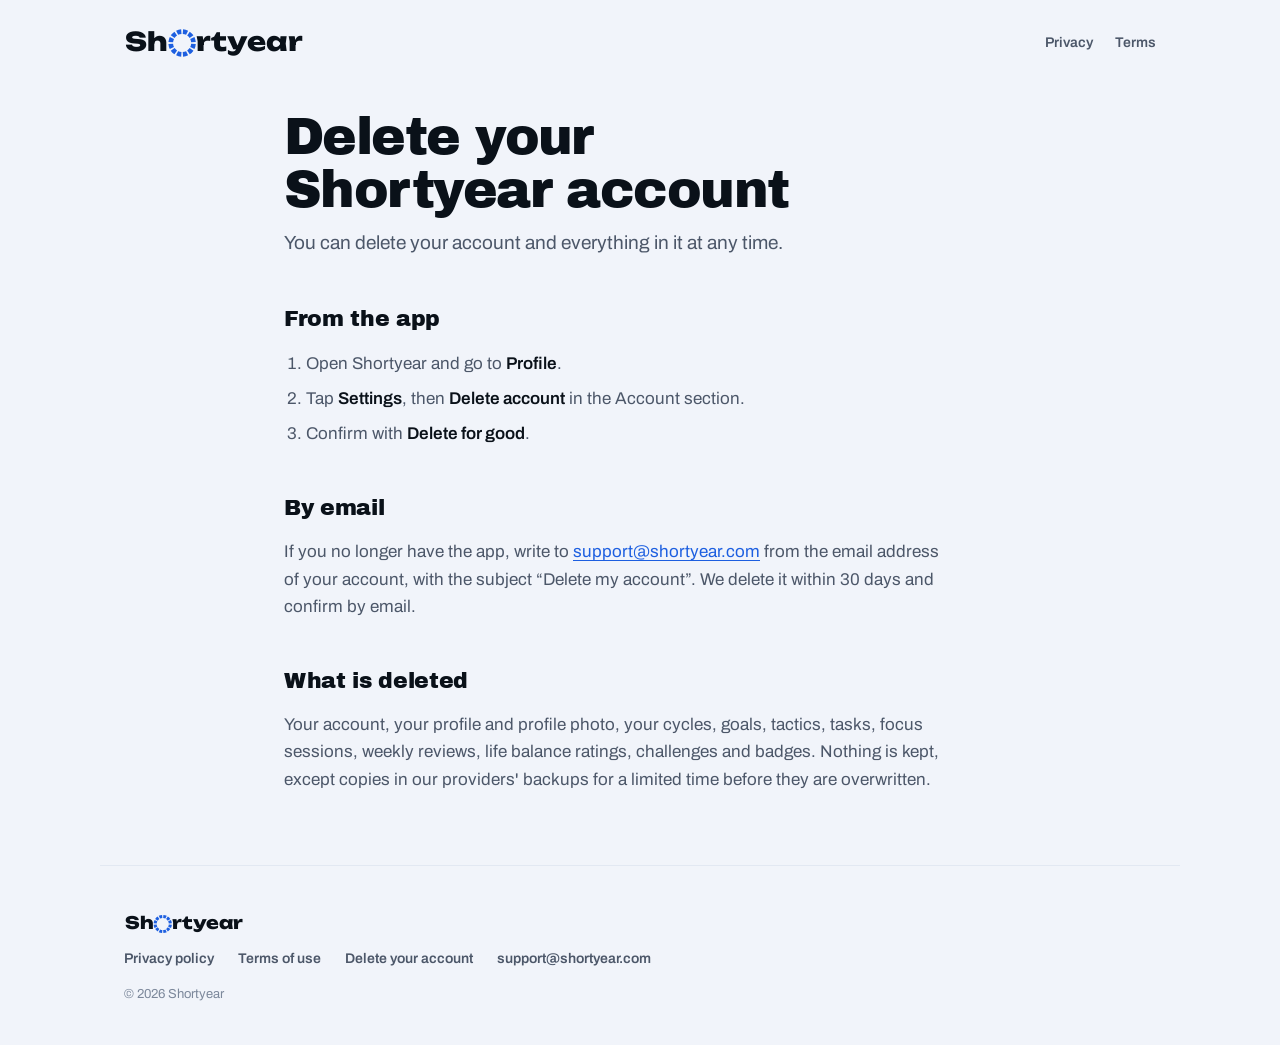
==== delete-account.html @ f4369416 "Favicon with rounded corners, and versioned addresses for styles and scripts Each asset link carries" ====
<!doctype html>
<html lang="en">
<head>
<meta charset="utf-8">
<meta name="viewport" content="width=device-width, initial-scale=1">
<title>Delete your account · Shortyear</title>
<meta name="description" content="How to delete your Shortyear account and the data in it.">
<link rel="icon" href="favicon.png?v=aa4de72d">
<link rel="preconnect" href="https://fonts.googleapis.com">
<link rel="preconnect" href="https://fonts.gstatic.com" crossorigin>
<link rel="stylesheet" href="https://fonts.googleapis.com/css2?family=Archivo:wght@400;500;600;700&family=Archivo+Black&family=Unbounded:wght@800&display=swap">
<link rel="stylesheet" href="site.css">
</head>
<body class="is-legal">
<header class="top">
  <a class="home-link" href="index.html" aria-label="Shortyear, home"><svg class="wordmark" viewBox="-5 -87.6 695.0 116.2" role="img" aria-label="Shortyear">
  <text x="0" y="0" class="wm-text">Sh</text>
  <g transform="translate(167.00 -82.60)" class="wm-ring"><path d="M56.80 0.13 A53.10 53.10 0 0 1 76.38 5.37 L68.46 21.60 A35.05 35.05 0 0 0 55.54 18.14 Z"/><path d="M82.79 9.08 A53.10 53.10 0 0 1 97.12 23.41 L82.15 33.50 A35.05 35.05 0 0 0 72.70 24.05 Z"/><path d="M100.83 29.82 A53.10 53.10 0 0 1 106.07 49.40 L88.06 50.66 A35.05 35.05 0 0 0 84.60 37.74 Z"/><path d="M106.07 56.80 A53.10 53.10 0 0 1 100.83 76.38 L84.60 68.46 A35.05 35.05 0 0 0 88.06 55.54 Z"/><path d="M97.12 82.79 A53.10 53.10 0 0 1 82.79 97.12 L72.70 82.15 A35.05 35.05 0 0 0 82.15 72.70 Z"/><path d="M76.38 100.83 A53.10 53.10 0 0 1 56.80 106.07 L55.54 88.06 A35.05 35.05 0 0 0 68.46 84.60 Z"/><path d="M49.40 106.07 A53.10 53.10 0 0 1 29.82 100.83 L37.74 84.60 A35.05 35.05 0 0 0 50.66 88.06 Z"/><path d="M23.41 97.12 A53.10 53.10 0 0 1 9.08 82.79 L24.05 72.70 A35.05 35.05 0 0 0 33.50 82.15 Z"/><path d="M5.37 76.38 A53.10 53.10 0 0 1 0.13 56.80 L18.14 55.54 A35.05 35.05 0 0 0 21.60 68.46 Z"/><path d="M0.13 49.40 A53.10 53.10 0 0 1 5.37 29.82 L21.60 37.74 A35.05 35.05 0 0 0 18.14 50.66 Z"/><path d="M9.08 23.41 A53.10 53.10 0 0 1 23.41 9.08 L33.50 24.05 A35.05 35.05 0 0 0 24.05 33.50 Z"/><path d="M29.82 5.37 A53.10 53.10 0 0 1 49.40 0.13 L50.66 18.14 A35.05 35.05 0 0 0 37.74 21.60 Z"/></g>
  <text x="275.7" y="0" class="wm-text">rtyear</text>
</svg></a>
  <nav class="top-nav" aria-label="Site">
    <a href="privacy.html">Privacy</a>
    <a href="terms.html">Terms</a>
  </nav>
</header>
<main class="legal">
  <h1>Delete your Shortyear account</h1>
  <p class="intro">You can delete your account and everything in it at any time.</p>

  <h2>From the app</h2>
  <ol>
    <li>Open Shortyear and go to <strong>Profile</strong>.</li>
    <li>Tap <strong>Settings</strong>, then <strong>Delete account</strong> in the Account section.</li>
    <li>Confirm with <strong>Delete for good</strong>.</li>
  </ol>

  <h2>By email</h2>
  <p>If you no longer have the app, write to <a href="mailto:support@shortyear.com?subject=Delete%20my%20account">support@shortyear.com</a> from the email address of your account, with the subject “Delete my account”. We delete it within 30 days and confirm by email.</p>

  <h2>What is deleted</h2>
  <p>Your account, your profile and profile photo, your cycles, goals, tactics, tasks, focus sessions, weekly reviews, life balance ratings, challenges and badges. Nothing is kept, except copies in our providers' backups for a limited time before they are overwritten.</p>
</main>
<footer class="foot">
  <div class="foot-brand"><svg class="wordmark small" viewBox="-5 -87.6 695.0 116.2" role="img" aria-label="Shortyear">
  <text x="0" y="0" class="wm-text">Sh</text>
  <g transform="translate(167.00 -82.60)" class="wm-ring"><path d="M56.80 0.13 A53.10 53.10 0 0 1 76.38 5.37 L68.46 21.60 A35.05 35.05 0 0 0 55.54 18.14 Z"/><path d="M82.79 9.08 A53.10 53.10 0 0 1 97.12 23.41 L82.15 33.50 A35.05 35.05 0 0 0 72.70 24.05 Z"/><path d="M100.83 29.82 A53.10 53.10 0 0 1 106.07 49.40 L88.06 50.66 A35.05 35.05 0 0 0 84.60 37.74 Z"/><path d="M106.07 56.80 A53.10 53.10 0 0 1 100.83 76.38 L84.60 68.46 A35.05 35.05 0 0 0 88.06 55.54 Z"/><path d="M97.12 82.79 A53.10 53.10 0 0 1 82.79 97.12 L72.70 82.15 A35.05 35.05 0 0 0 82.15 72.70 Z"/><path d="M76.38 100.83 A53.10 53.10 0 0 1 56.80 106.07 L55.54 88.06 A35.05 35.05 0 0 0 68.46 84.60 Z"/><path d="M49.40 106.07 A53.10 53.10 0 0 1 29.82 100.83 L37.74 84.60 A35.05 35.05 0 0 0 50.66 88.06 Z"/><path d="M23.41 97.12 A53.10 53.10 0 0 1 9.08 82.79 L24.05 72.70 A35.05 35.05 0 0 0 33.50 82.15 Z"/><path d="M5.37 76.38 A53.10 53.10 0 0 1 0.13 56.80 L18.14 55.54 A35.05 35.05 0 0 0 21.60 68.46 Z"/><path d="M0.13 49.40 A53.10 53.10 0 0 1 5.37 29.82 L21.60 37.74 A35.05 35.05 0 0 0 18.14 50.66 Z"/><path d="M9.08 23.41 A53.10 53.10 0 0 1 23.41 9.08 L33.50 24.05 A35.05 35.05 0 0 0 24.05 33.50 Z"/><path d="M29.82 5.37 A53.10 53.10 0 0 1 49.40 0.13 L50.66 18.14 A35.05 35.05 0 0 0 37.74 21.60 Z"/></g>
  <text x="275.7" y="0" class="wm-text">rtyear</text>
</svg></div>
  <nav class="foot-nav" aria-label="Legal">
    <a href="privacy.html">Privacy policy</a>
    <a href="terms.html">Terms of use</a>
    <a href="delete-account.html">Delete your account</a>
    <a href="mailto:support@shortyear.com">support@shortyear.com</a>
  </nav>
  <p class="foot-copy">© 2026 Shortyear</p>
</footer>
</body>
</html>
---- site.css ----
/* shortyear.com : les couleurs et les polices de l'app (twelve/src/theme.ts), direction Chrono. */
:root {
  --ground: #F1F4FA;
  --surface: #FFFFFF;
  --ink: #0A1119;
  --ink-2: #4C5769;
  --ink-3: #7C889B;
  --accent: #1D5FE0;
  --accent-soft: rgba(29, 95, 224, 0.12);
  --line: #E2E8F2;
  --halo: rgba(29, 95, 224, 0.18);
  --ring-dim: rgba(29, 95, 224, 0.14);
  --mark: 'Unbounded', 'Archivo Black', system-ui, sans-serif;
  --display: 'Archivo Black', 'Arial Black', system-ui, sans-serif;
  --body: 'Archivo', 'Helvetica Neue', Arial, system-ui, sans-serif;
  color-scheme: light;
}
@media (prefers-color-scheme: dark) {
  :root:not([data-theme="light"]) {
    --ground: #070B11;
    --surface: #121822;
    --ink: #EAF0F8;
    --ink-2: #95A3B8;
    --ink-3: #63718A;
    --accent: #4C8DFF;
    --accent-soft: rgba(76, 141, 255, 0.16);
    --line: rgba(255, 255, 255, 0.08);
    --halo: rgba(76, 141, 255, 0.30);
    --ring-dim: rgba(76, 141, 255, 0.16);
    color-scheme: dark;
  }
}
:root[data-theme="dark"] {
  --ground: #070B11;
  --surface: #121822;
  --ink: #EAF0F8;
  --ink-2: #95A3B8;
  --ink-3: #63718A;
  --accent: #4C8DFF;
  --accent-soft: rgba(76, 141, 255, 0.16);
  --line: rgba(255, 255, 255, 0.08);
  --halo: rgba(76, 141, 255, 0.30);
  --ring-dim: rgba(76, 141, 255, 0.16);
  color-scheme: dark;
}

* { box-sizing: border-box; }
html { -webkit-text-size-adjust: 100%; }
body {
  margin: 0;
  background: var(--ground);
  color: var(--ink);
  font-family: var(--body);
  font-size: 17px;
  line-height: 1.6;
  display: flex;
  flex-direction: column;
  min-height: 100vh;
}
main { flex: 1; }
a { color: var(--accent); text-underline-offset: 3px; }
a:focus-visible { outline: 2px solid var(--accent); outline-offset: 3px; border-radius: 4px; }
h1, h2, h3 { text-wrap: balance; margin: 0; }

/* ---------- Le logotype ---------- */
.wordmark { display: block; height: 30px; width: auto; }
.wordmark.small { height: 20px; }
.wm-text { font-family: var(--mark); font-weight: 800; font-size: 100px; fill: var(--ink); }
.wm-ring path { fill: var(--accent); }

/* ---------- En-tête et pied ---------- */
.top, .foot, main > section, .legal {
  width: 100%;
  max-width: 1080px;
  margin-inline: auto;
  padding-inline: 24px;
}
.top { display: flex; align-items: center; justify-content: space-between; gap: 16px; padding-block: 28px; }
.home-link { display: inline-flex; }
.top-nav { display: flex; gap: 22px; }
.top-nav a, .foot-nav a { color: var(--ink-2); text-decoration: none; font-weight: 600; font-size: 14px; }
.top-nav a:hover, .foot-nav a:hover { color: var(--ink); }

.foot { display: grid; gap: 14px; padding-block: 48px 40px; margin-top: 72px; border-top: 1px solid var(--line); }
.foot-brand { display: flex; align-items: center; gap: 10px; color: var(--ink-3); font-size: 13px; font-weight: 600; }
.foot-nav { display: flex; flex-wrap: wrap; gap: 10px 24px; }
.foot-copy { margin: 0; color: var(--ink-3); font-size: 13px; }

/* ---------- Accueil ---------- */
.eyebrow { margin: 0; color: var(--ink-3); font-size: 12px; font-weight: 600; letter-spacing: 0.14em; text-transform: uppercase; }

.hero {
  display: grid;
  grid-template-columns: minmax(0, 1.1fr) minmax(0, 0.9fr);
  align-items: center;
  gap: 48px;
  padding-block: 40px 88px;
}
.hero-copy { display: grid; gap: 22px; }
.hero h1 {
  font-family: var(--display);
  font-weight: 400;
  font-size: clamp(44px, 7vw, 84px);
  line-height: 0.98;
  letter-spacing: -0.035em;
}
.lede { margin: 0; max-width: 34ch; color: var(--ink-2); font-size: clamp(18px, 2vw, 21px); line-height: 1.5; }
.soon {
  display: inline-flex; align-items: center; gap: 10px; justify-self: start; margin: 6px 0 0;
  padding: 10px 16px; border: 1px solid var(--line); border-radius: 999px;
  color: var(--ink-2); font-size: 14px; font-weight: 600; background: var(--surface);
}
.soon-dot { width: 8px; height: 8px; border-radius: 50%; background: var(--accent); box-shadow: 0 0 0 4px var(--accent-soft); }

.hero-visual { position: relative; display: grid; place-items: center; aspect-ratio: 1; }
.halo { position: absolute; inset: 6%; border-radius: 50%; background: radial-gradient(circle, var(--halo) 0%, transparent 68%); }
.hero-ring { position: relative; width: 82%; height: auto; overflow: visible; }
.hero-ring path { fill: var(--accent); }
.hero-center { position: absolute; display: grid; justify-items: center; text-align: center; }
.hero-num { font-family: var(--display); font-size: clamp(40px, 6vw, 64px); line-height: 1; letter-spacing: -0.03em; font-variant-numeric: tabular-nums; }
.hero-tag { margin-top: 8px; color: var(--ink-3); font-size: 12px; font-weight: 600; letter-spacing: 0.12em; text-transform: uppercase; }

@media (prefers-reduced-motion: no-preference) {
  .hero-ring path { animation: week 0.5s ease-out both; animation-delay: calc(var(--i) * 70ms + 150ms); }
  @keyframes week { from { fill: var(--ring-dim); } to { fill: var(--accent); } }
}

.steps, .features { display: grid; gap: 28px; padding-block: 56px; }
.steps ol, .features ul { list-style: none; margin: 0; padding: 0; display: grid; }
.steps ol { grid-template-columns: repeat(3, minmax(0, 1fr)); gap: 32px; }
.steps li { display: grid; gap: 10px; align-content: start; padding-top: 20px; border-top: 1px solid var(--line); }
.step-n { font-family: var(--display); font-size: 15px; color: var(--accent); font-variant-numeric: tabular-nums; }
.steps h3, .features h3 { font-family: var(--display); font-weight: 400; font-size: 23px; line-height: 1.15; letter-spacing: -0.02em; }
.steps p, .features p { margin: 0; color: var(--ink-2); max-width: 36ch; }

.features ul { grid-template-columns: repeat(3, minmax(0, 1fr)); gap: 40px 32px; }
.features li { display: grid; gap: 8px; align-content: start; padding-top: 18px; border-top: 1px solid var(--line); }
.features h3 { font-size: 19px; }

.closing { display: grid; justify-items: start; gap: 18px; padding-block: 72px 24px; }
.closing-line { margin: 0; font-family: var(--display); font-size: clamp(30px, 4.6vw, 52px); line-height: 1.05; letter-spacing: -0.03em; max-width: 18ch; }

@media (max-width: 820px) {
  .hero { grid-template-columns: 1fr; gap: 12px; padding-block: 8px 56px; }
  .hero-visual { width: min(100%, 380px); justify-self: center; order: -1; }
  .steps ol, .features ul { grid-template-columns: 1fr; }
}

/* ---------- Pages légales ---------- */
.legal { max-width: 760px; padding-block: 24px 0; }
.legal h1 { font-family: var(--display); font-weight: 400; font-size: clamp(36px, 5vw, 52px); line-height: 1.02; letter-spacing: -0.03em; }
.updated { margin: 12px 0 0; color: var(--ink-3); font-size: 14px; }
.intro { margin: 28px 0 0; font-size: 19px; color: var(--ink); max-width: 62ch; }
.legal h2 { margin-top: 44px; font-family: var(--display); font-weight: 400; font-size: 22px; letter-spacing: -0.015em; }
.legal h3 { margin-top: 22px; font-size: 16px; font-weight: 700; }
.legal p, .legal li { color: var(--ink-2); max-width: 66ch; }
.legal p { margin: 12px 0 0; }
.legal ul, .legal ol { margin: 12px 0 0; padding-left: 22px; display: grid; gap: 8px; }
.legal strong { color: var(--ink); font-weight: 600; }
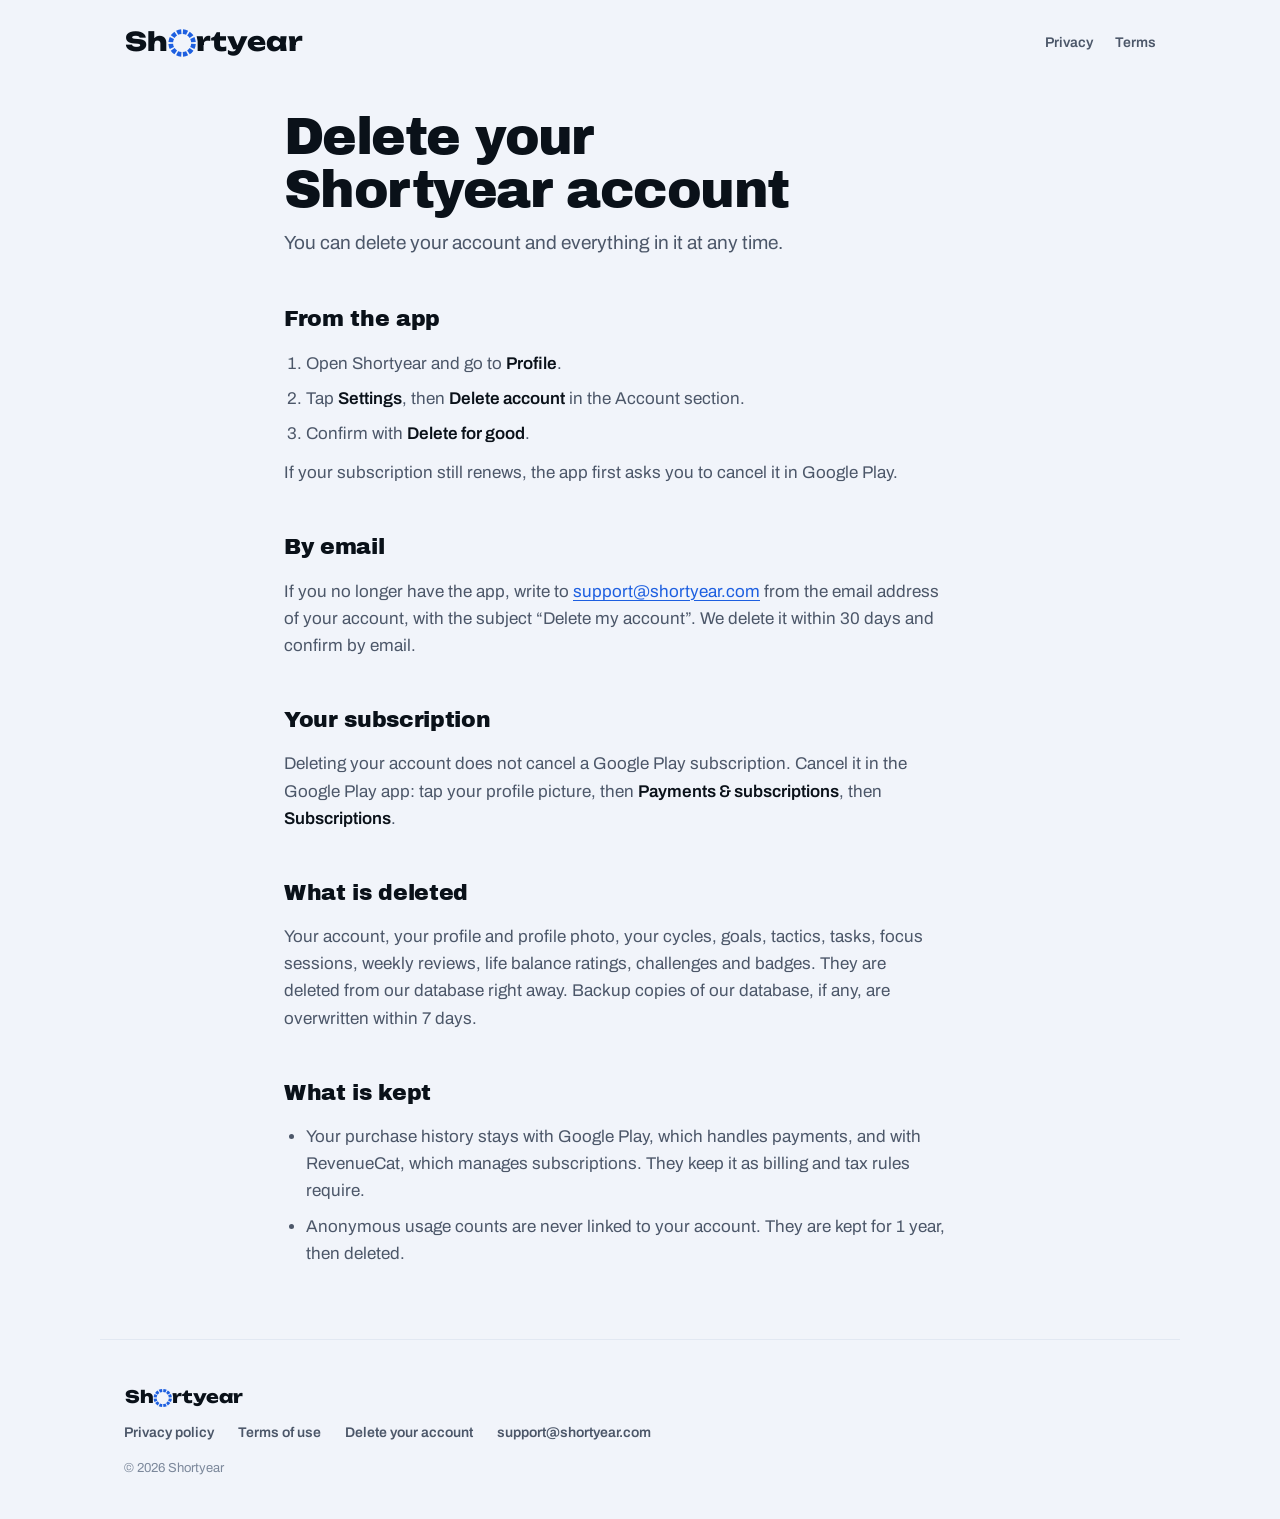
==== commit 3e84b1fc: "Suppression de compte : l'abonnement Google Play, les sauvegardes effacées sous 7 jours, ce qui est " ====
--- a/delete-account.html
+++ b/delete-account.html
@@ -33,12 +33,22 @@
     <li>Tap <strong>Settings</strong>, then <strong>Delete account</strong> in the Account section.</li>
     <li>Confirm with <strong>Delete for good</strong>.</li>
   </ol>
+  <p>If your subscription still renews, the app first asks you to cancel it in Google Play.</p>
 
   <h2>By email</h2>
   <p>If you no longer have the app, write to <a href="mailto:support@shortyear.com?subject=Delete%20my%20account">support@shortyear.com</a> from the email address of your account, with the subject “Delete my account”. We delete it within 30 days and confirm by email.</p>
 
+  <h2>Your subscription</h2>
+  <p>Deleting your account does not cancel a Google Play subscription. Cancel it in the Google Play app: tap your profile picture, then <strong>Payments &amp; subscriptions</strong>, then <strong>Subscriptions</strong>.</p>
+
   <h2>What is deleted</h2>
-  <p>Your account, your profile and profile photo, your cycles, goals, tactics, tasks, focus sessions, weekly reviews, life balance ratings, challenges and badges. Nothing is kept, except copies in our providers' backups for a limited time before they are overwritten.</p>
+  <p>Your account, your profile and profile photo, your cycles, goals, tactics, tasks, focus sessions, weekly reviews, life balance ratings, challenges and badges. They are deleted from our database right away. Backup copies of our database, if any, are overwritten within 7 days.</p>
+
+  <h2>What is kept</h2>
+  <ul>
+    <li>Your purchase history stays with Google Play, which handles payments, and with RevenueCat, which manages subscriptions. They keep it as billing and tax rules require.</li>
+    <li>Anonymous usage counts are never linked to your account. They are kept for 1 year, then deleted.</li>
+  </ul>
 </main>
 <footer class="foot">
   <div class="foot-brand"><svg class="wordmark small" viewBox="-5 -87.6 695.0 116.2" role="img" aria-label="Shortyear">
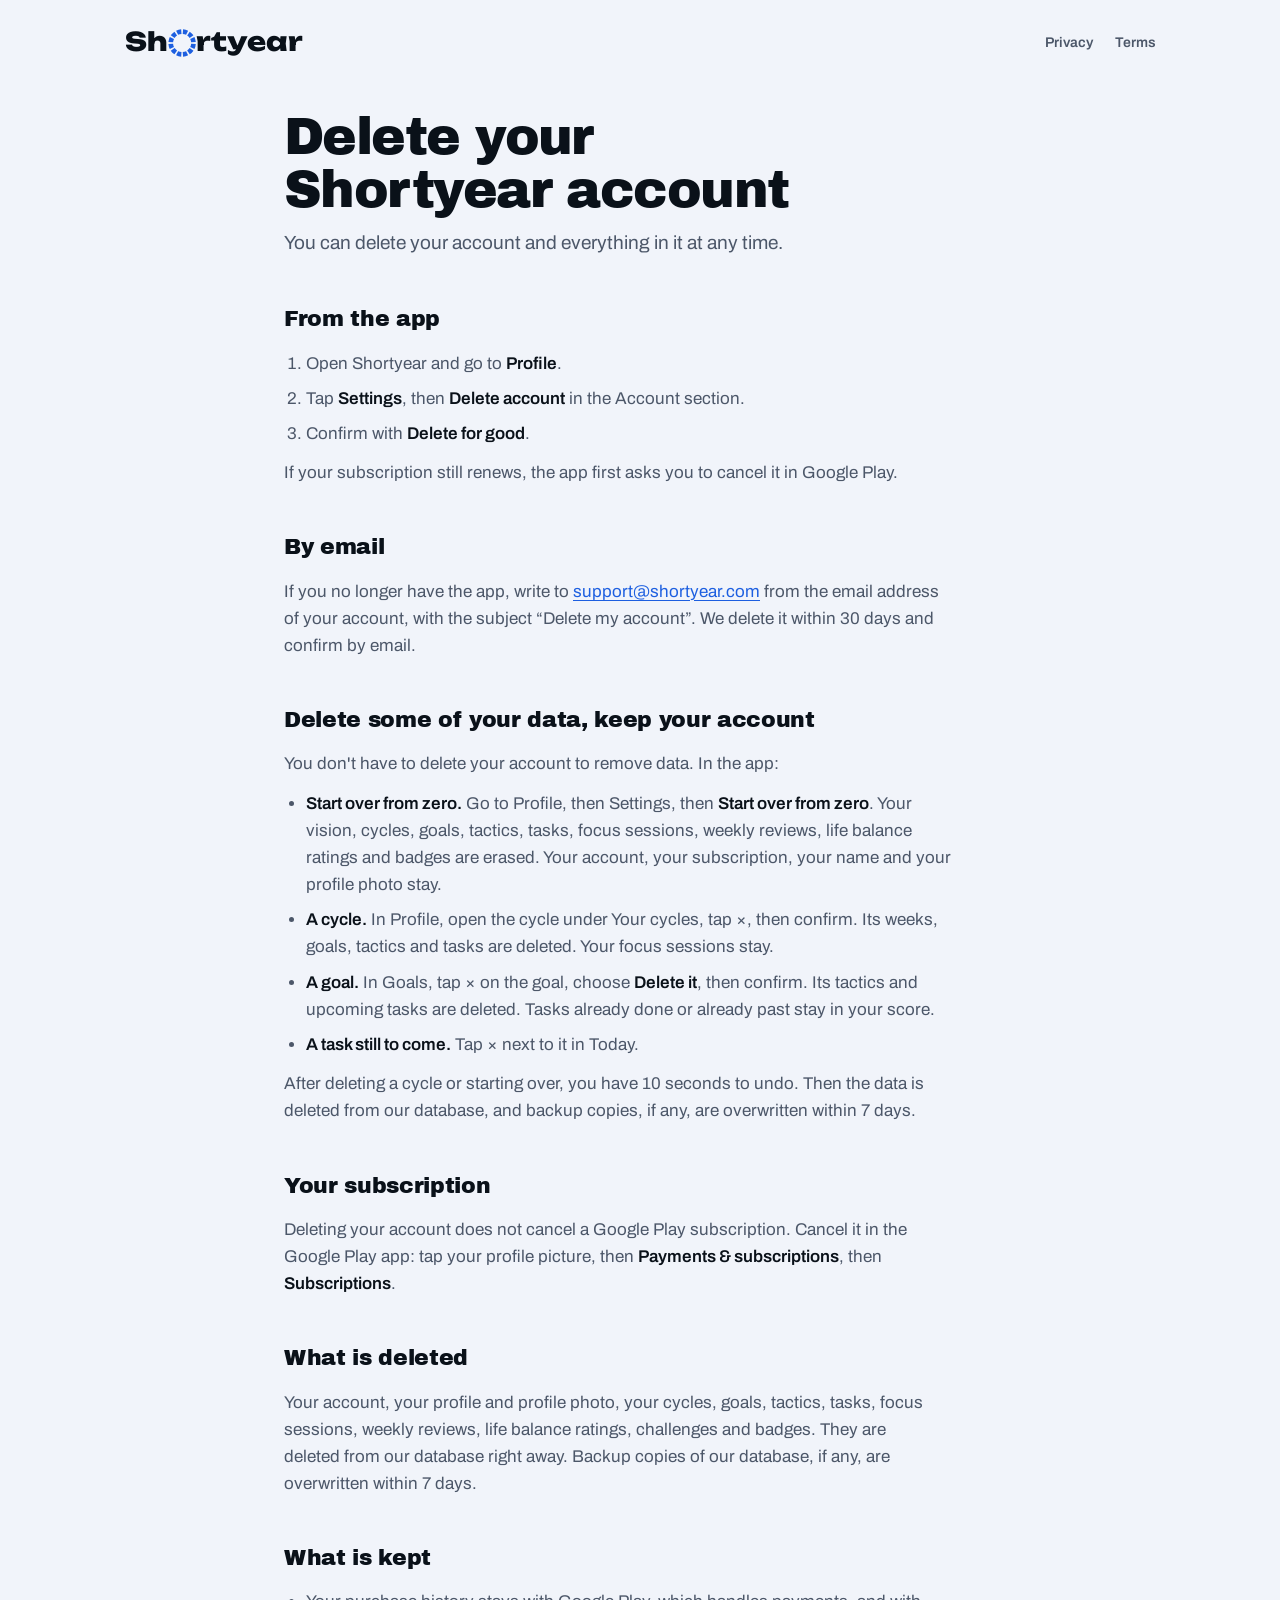
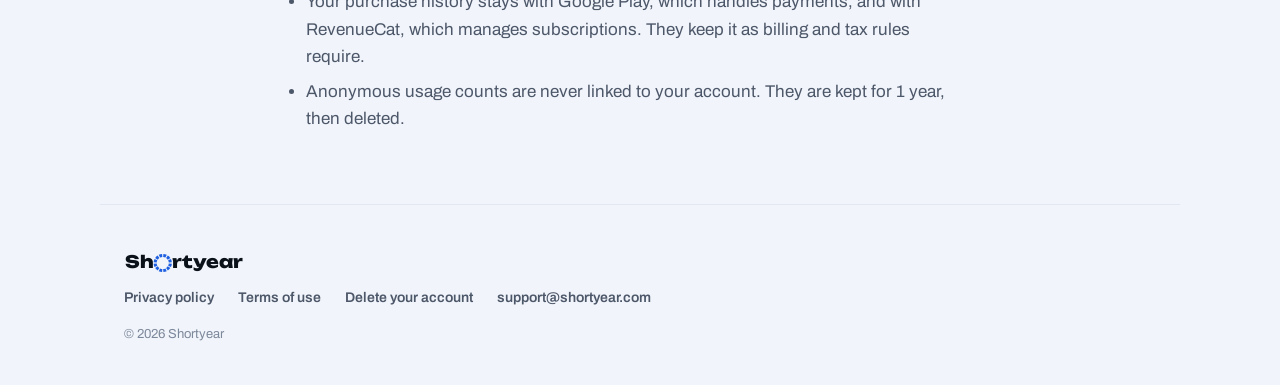
==== commit 1b77a492: "Suppression de compte : la rubrique « Delete some of your data, keep your account » Co-Authored-By: " ====
--- a/delete-account.html
+++ b/delete-account.html
@@ -38,6 +38,16 @@
   <h2>By email</h2>
   <p>If you no longer have the app, write to <a href="mailto:support@shortyear.com?subject=Delete%20my%20account">support@shortyear.com</a> from the email address of your account, with the subject “Delete my account”. We delete it within 30 days and confirm by email.</p>
 
+  <h2>Delete some of your data, keep your account</h2>
+  <p>You don't have to delete your account to remove data. In the app:</p>
+  <ul>
+    <li><strong>Start over from zero.</strong> Go to Profile, then Settings, then <strong>Start over from zero</strong>. Your vision, cycles, goals, tactics, tasks, focus sessions, weekly reviews, life balance ratings and badges are erased. Your account, your subscription, your name and your profile photo stay.</li>
+    <li><strong>A cycle.</strong> In Profile, open the cycle under Your cycles, tap ×, then confirm. Its weeks, goals, tactics and tasks are deleted. Your focus sessions stay.</li>
+    <li><strong>A goal.</strong> In Goals, tap × on the goal, choose <strong>Delete it</strong>, then confirm. Its tactics and upcoming tasks are deleted. Tasks already done or already past stay in your score.</li>
+    <li><strong>A task still to come.</strong> Tap × next to it in Today.</li>
+  </ul>
+  <p>After deleting a cycle or starting over, you have 10 seconds to undo. Then the data is deleted from our database, and backup copies, if any, are overwritten within 7 days.</p>
+
   <h2>Your subscription</h2>
   <p>Deleting your account does not cancel a Google Play subscription. Cancel it in the Google Play app: tap your profile picture, then <strong>Payments &amp; subscriptions</strong>, then <strong>Subscriptions</strong>.</p>
 
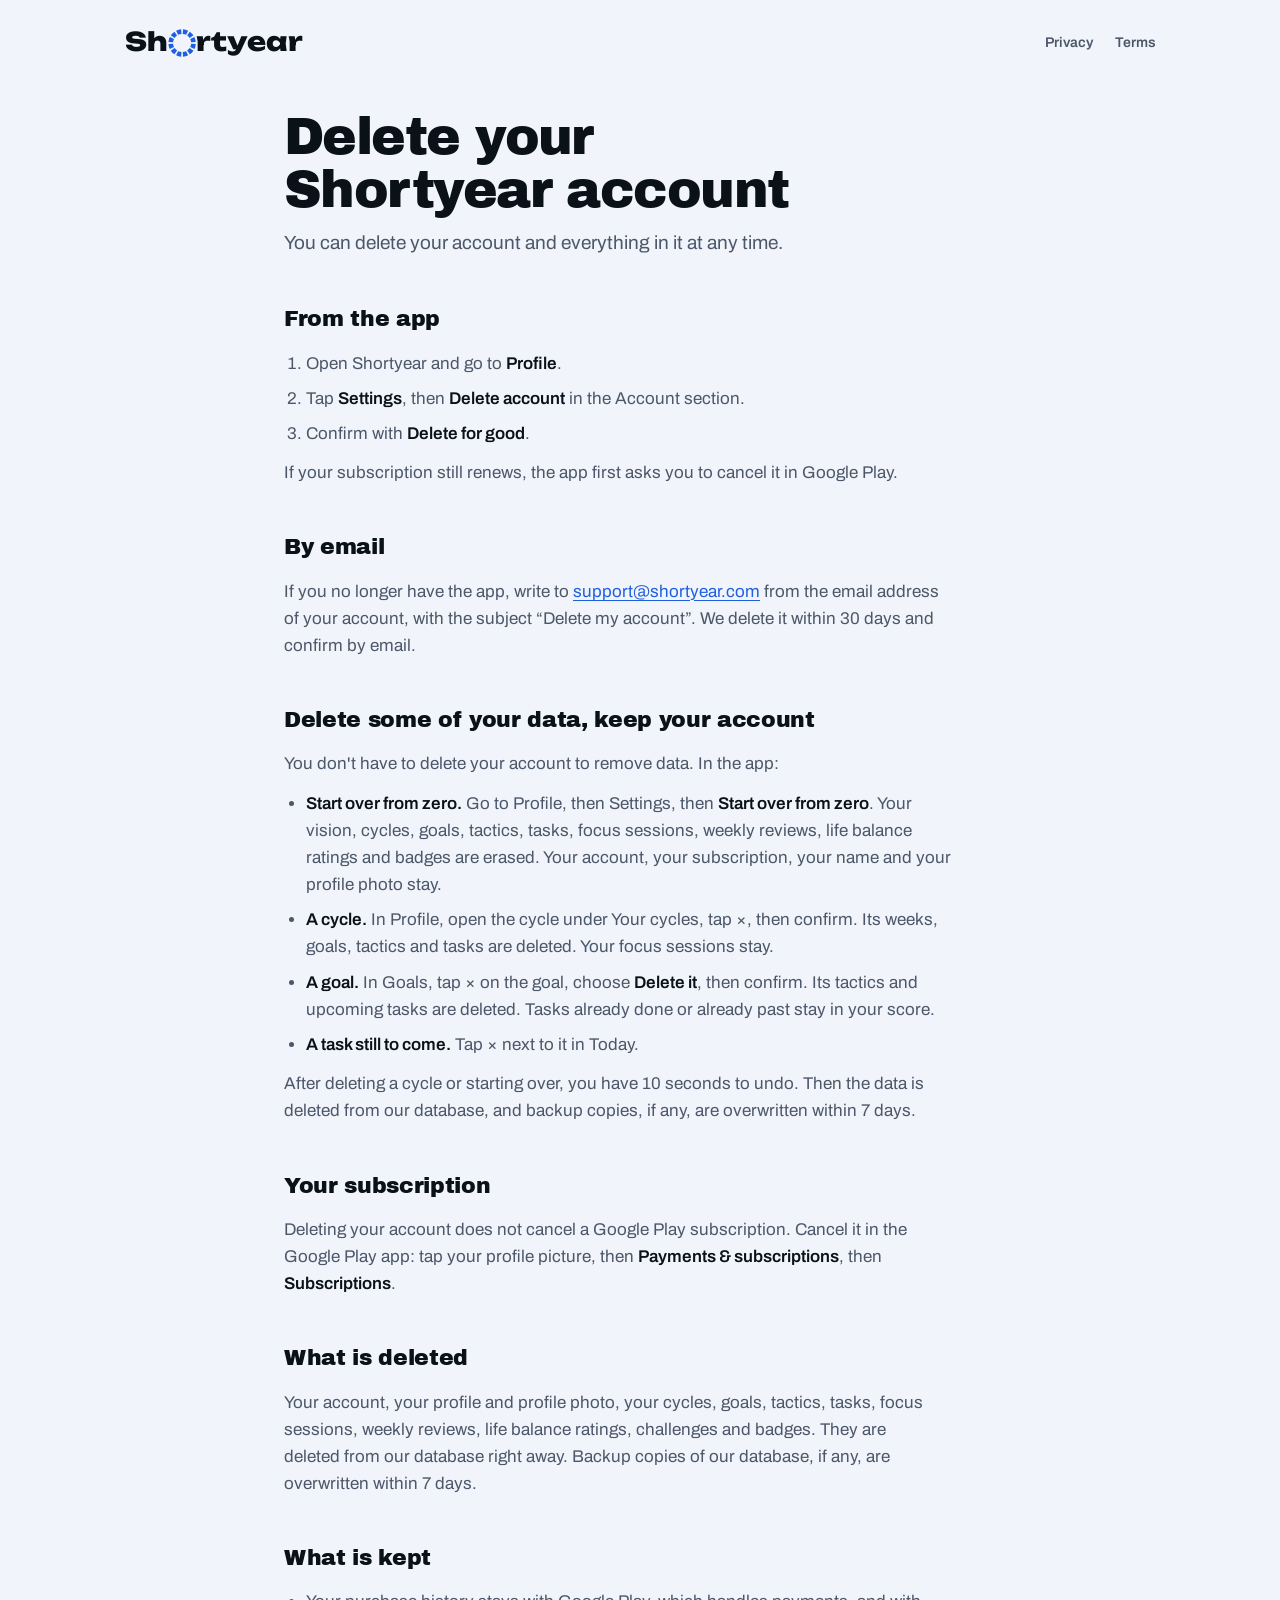
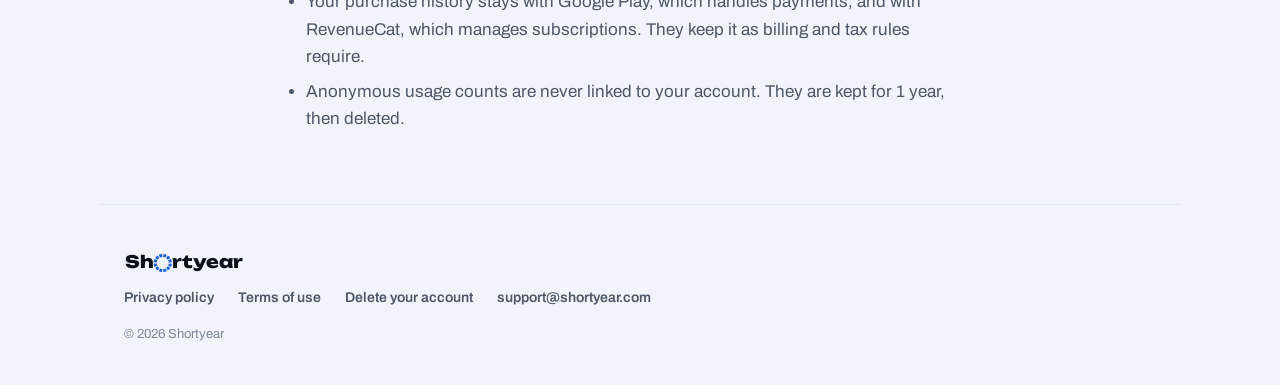
==== commit bdb4a022: "Site shortyear.com" ====
--- a/delete-account.html
+++ b/delete-account.html
@@ -6,9 +6,7 @@
 <title>Delete your account · Shortyear</title>
 <meta name="description" content="How to delete your Shortyear account and the data in it.">
 <link rel="icon" href="favicon.png?v=aa4de72d">
-<link rel="preconnect" href="https://fonts.googleapis.com">
-<link rel="preconnect" href="https://fonts.gstatic.com" crossorigin>
-<link rel="stylesheet" href="https://fonts.googleapis.com/css2?family=Archivo:wght@400;500;600;700&family=Archivo+Black&family=Unbounded:wght@800&display=swap">
+<link rel="stylesheet" href="fonts/legal.css?v=6472a614">
 <link rel="stylesheet" href="site.css">
 </head>
 <body class="is-legal">
--- a/fonts/legal.css
+++ b/fonts/legal.css
@@ -0,0 +1,164 @@
+@font-face {
+  font-family: 'Archivo';
+  font-style: normal;
+  font-weight: 400;
+  font-stretch: 100%;
+  font-display: swap;
+  src: url(legal-9.woff2) format('woff2');
+  unicode-range: U+0102-0103, U+0110-0111, U+0128-0129, U+0168-0169, U+01A0-01A1, U+01AF-01B0, U+0300-0301, U+0303-0304, U+0308-0309, U+0323, U+0329, U+1EA0-1EF9, U+20AB;
+}
+@font-face {
+  font-family: 'Archivo';
+  font-style: normal;
+  font-weight: 400;
+  font-stretch: 100%;
+  font-display: swap;
+  src: url(legal-10.woff2) format('woff2');
+  unicode-range: U+0100-02BA, U+02BD-02C5, U+02C7-02CC, U+02CE-02D7, U+02DD-02FF, U+0304, U+0308, U+0329, U+1D00-1DBF, U+1E00-1E9F, U+1EF2-1EFF, U+2020, U+20A0-20AB, U+20AD-20C4, U+2113, U+2C60-2C7F, U+A720-A7FF;
+}
+@font-face {
+  font-family: 'Archivo';
+  font-style: normal;
+  font-weight: 400;
+  font-stretch: 100%;
+  font-display: swap;
+  src: url(legal-11.woff2) format('woff2');
+  unicode-range: U+0000-00FF, U+0131, U+0152-0153, U+02BB-02BC, U+02C6, U+02DA, U+02DC, U+0304, U+0308, U+0329, U+2000-206F, U+20AC, U+2122, U+2191, U+2193, U+2212, U+2215, U+FEFF, U+FFFD;
+}
+@font-face {
+  font-family: 'Archivo';
+  font-style: normal;
+  font-weight: 500;
+  font-stretch: 100%;
+  font-display: swap;
+  src: url(legal-9.woff2) format('woff2');
+  unicode-range: U+0102-0103, U+0110-0111, U+0128-0129, U+0168-0169, U+01A0-01A1, U+01AF-01B0, U+0300-0301, U+0303-0304, U+0308-0309, U+0323, U+0329, U+1EA0-1EF9, U+20AB;
+}
+@font-face {
+  font-family: 'Archivo';
+  font-style: normal;
+  font-weight: 500;
+  font-stretch: 100%;
+  font-display: swap;
+  src: url(legal-10.woff2) format('woff2');
+  unicode-range: U+0100-02BA, U+02BD-02C5, U+02C7-02CC, U+02CE-02D7, U+02DD-02FF, U+0304, U+0308, U+0329, U+1D00-1DBF, U+1E00-1E9F, U+1EF2-1EFF, U+2020, U+20A0-20AB, U+20AD-20C4, U+2113, U+2C60-2C7F, U+A720-A7FF;
+}
+@font-face {
+  font-family: 'Archivo';
+  font-style: normal;
+  font-weight: 500;
+  font-stretch: 100%;
+  font-display: swap;
+  src: url(legal-11.woff2) format('woff2');
+  unicode-range: U+0000-00FF, U+0131, U+0152-0153, U+02BB-02BC, U+02C6, U+02DA, U+02DC, U+0304, U+0308, U+0329, U+2000-206F, U+20AC, U+2122, U+2191, U+2193, U+2212, U+2215, U+FEFF, U+FFFD;
+}
+@font-face {
+  font-family: 'Archivo';
+  font-style: normal;
+  font-weight: 600;
+  font-stretch: 100%;
+  font-display: swap;
+  src: url(legal-9.woff2) format('woff2');
+  unicode-range: U+0102-0103, U+0110-0111, U+0128-0129, U+0168-0169, U+01A0-01A1, U+01AF-01B0, U+0300-0301, U+0303-0304, U+0308-0309, U+0323, U+0329, U+1EA0-1EF9, U+20AB;
+}
+@font-face {
+  font-family: 'Archivo';
+  font-style: normal;
+  font-weight: 600;
+  font-stretch: 100%;
+  font-display: swap;
+  src: url(legal-10.woff2) format('woff2');
+  unicode-range: U+0100-02BA, U+02BD-02C5, U+02C7-02CC, U+02CE-02D7, U+02DD-02FF, U+0304, U+0308, U+0329, U+1D00-1DBF, U+1E00-1E9F, U+1EF2-1EFF, U+2020, U+20A0-20AB, U+20AD-20C4, U+2113, U+2C60-2C7F, U+A720-A7FF;
+}
+@font-face {
+  font-family: 'Archivo';
+  font-style: normal;
+  font-weight: 600;
+  font-stretch: 100%;
+  font-display: swap;
+  src: url(legal-11.woff2) format('woff2');
+  unicode-range: U+0000-00FF, U+0131, U+0152-0153, U+02BB-02BC, U+02C6, U+02DA, U+02DC, U+0304, U+0308, U+0329, U+2000-206F, U+20AC, U+2122, U+2191, U+2193, U+2212, U+2215, U+FEFF, U+FFFD;
+}
+@font-face {
+  font-family: 'Archivo';
+  font-style: normal;
+  font-weight: 700;
+  font-stretch: 100%;
+  font-display: swap;
+  src: url(legal-9.woff2) format('woff2');
+  unicode-range: U+0102-0103, U+0110-0111, U+0128-0129, U+0168-0169, U+01A0-01A1, U+01AF-01B0, U+0300-0301, U+0303-0304, U+0308-0309, U+0323, U+0329, U+1EA0-1EF9, U+20AB;
+}
+@font-face {
+  font-family: 'Archivo';
+  font-style: normal;
+  font-weight: 700;
+  font-stretch: 100%;
+  font-display: swap;
+  src: url(legal-10.woff2) format('woff2');
+  unicode-range: U+0100-02BA, U+02BD-02C5, U+02C7-02CC, U+02CE-02D7, U+02DD-02FF, U+0304, U+0308, U+0329, U+1D00-1DBF, U+1E00-1E9F, U+1EF2-1EFF, U+2020, U+20A0-20AB, U+20AD-20C4, U+2113, U+2C60-2C7F, U+A720-A7FF;
+}
+@font-face {
+  font-family: 'Archivo';
+  font-style: normal;
+  font-weight: 700;
+  font-stretch: 100%;
+  font-display: swap;
+  src: url(legal-11.woff2) format('woff2');
+  unicode-range: U+0000-00FF, U+0131, U+0152-0153, U+02BB-02BC, U+02C6, U+02DA, U+02DC, U+0304, U+0308, U+0329, U+2000-206F, U+20AC, U+2122, U+2191, U+2193, U+2212, U+2215, U+FEFF, U+FFFD;
+}
+@font-face {
+  font-family: 'Archivo Black';
+  font-style: normal;
+  font-weight: 400;
+  font-display: swap;
+  src: url(legal-12.woff2) format('woff2');
+  unicode-range: U+0100-02BA, U+02BD-02C5, U+02C7-02CC, U+02CE-02D7, U+02DD-02FF, U+0304, U+0308, U+0329, U+1D00-1DBF, U+1E00-1E9F, U+1EF2-1EFF, U+2020, U+20A0-20AB, U+20AD-20C4, U+2113, U+2C60-2C7F, U+A720-A7FF;
+}
+@font-face {
+  font-family: 'Archivo Black';
+  font-style: normal;
+  font-weight: 400;
+  font-display: swap;
+  src: url(legal-13.woff2) format('woff2');
+  unicode-range: U+0000-00FF, U+0131, U+0152-0153, U+02BB-02BC, U+02C6, U+02DA, U+02DC, U+0304, U+0308, U+0329, U+2000-206F, U+20AC, U+2122, U+2191, U+2193, U+2212, U+2215, U+FEFF, U+FFFD;
+}
+@font-face {
+  font-family: 'Unbounded';
+  font-style: normal;
+  font-weight: 800;
+  font-display: swap;
+  src: url(legal-14.woff2) format('woff2');
+  unicode-range: U+0460-052F, U+1C80-1C8A, U+20B4, U+2DE0-2DFF, U+A640-A69F, U+FE2E-FE2F;
+}
+@font-face {
+  font-family: 'Unbounded';
+  font-style: normal;
+  font-weight: 800;
+  font-display: swap;
+  src: url(legal-15.woff2) format('woff2');
+  unicode-range: U+0301, U+0400-045F, U+0490-0491, U+04B0-04B1, U+2116;
+}
+@font-face {
+  font-family: 'Unbounded';
+  font-style: normal;
+  font-weight: 800;
+  font-display: swap;
+  src: url(legal-16.woff2) format('woff2');
+  unicode-range: U+0102-0103, U+0110-0111, U+0128-0129, U+0168-0169, U+01A0-01A1, U+01AF-01B0, U+0300-0301, U+0303-0304, U+0308-0309, U+0323, U+0329, U+1EA0-1EF9, U+20AB;
+}
+@font-face {
+  font-family: 'Unbounded';
+  font-style: normal;
+  font-weight: 800;
+  font-display: swap;
+  src: url(legal-17.woff2) format('woff2');
+  unicode-range: U+0100-02BA, U+02BD-02C5, U+02C7-02CC, U+02CE-02D7, U+02DD-02FF, U+0304, U+0308, U+0329, U+1D00-1DBF, U+1E00-1E9F, U+1EF2-1EFF, U+2020, U+20A0-20AB, U+20AD-20C4, U+2113, U+2C60-2C7F, U+A720-A7FF;
+}
+@font-face {
+  font-family: 'Unbounded';
+  font-style: normal;
+  font-weight: 800;
+  font-display: swap;
+  src: url(legal-18.woff2) format('woff2');
+  unicode-range: U+0000-00FF, U+0131, U+0152-0153, U+02BB-02BC, U+02C6, U+02DA, U+02DC, U+0304, U+0308, U+0329, U+2000-206F, U+20AC, U+2122, U+2191, U+2193, U+2212, U+2215, U+FEFF, U+FFFD;
+}
--- a/site.css
+++ b/site.css
@@ -1,4 +1,3 @@
-/* shortyear.com : les couleurs et les polices de l'app (twelve/src/theme.ts), direction Chrono. */
 :root {
   --ground: #F1F4FA;
   --surface: #FFFFFF;
@@ -43,7 +42,6 @@
   --ring-dim: rgba(76, 141, 255, 0.16);
   color-scheme: dark;
 }
-
 * { box-sizing: border-box; }
 html { -webkit-text-size-adjust: 100%; }
 body {
@@ -61,14 +59,10 @@
 a { color: var(--accent); text-underline-offset: 3px; }
 a:focus-visible { outline: 2px solid var(--accent); outline-offset: 3px; border-radius: 4px; }
 h1, h2, h3 { text-wrap: balance; margin: 0; }
-
-/* ---------- Le logotype ---------- */
 .wordmark { display: block; height: 30px; width: auto; }
 .wordmark.small { height: 20px; }
 .wm-text { font-family: var(--mark); font-weight: 800; font-size: 100px; fill: var(--ink); }
 .wm-ring path { fill: var(--accent); }
-
-/* ---------- En-tête et pied ---------- */
 .top, .foot, main > section, .legal {
   width: 100%;
   max-width: 1080px;
@@ -80,15 +74,11 @@
 .top-nav { display: flex; gap: 22px; }
 .top-nav a, .foot-nav a { color: var(--ink-2); text-decoration: none; font-weight: 600; font-size: 14px; }
 .top-nav a:hover, .foot-nav a:hover { color: var(--ink); }
-
 .foot { display: grid; gap: 14px; padding-block: 48px 40px; margin-top: 72px; border-top: 1px solid var(--line); }
 .foot-brand { display: flex; align-items: center; gap: 10px; color: var(--ink-3); font-size: 13px; font-weight: 600; }
 .foot-nav { display: flex; flex-wrap: wrap; gap: 10px 24px; }
 .foot-copy { margin: 0; color: var(--ink-3); font-size: 13px; }
-
-/* ---------- Accueil ---------- */
 .eyebrow { margin: 0; color: var(--ink-3); font-size: 12px; font-weight: 600; letter-spacing: 0.14em; text-transform: uppercase; }
-
 .hero {
   display: grid;
   grid-template-columns: minmax(0, 1.1fr) minmax(0, 0.9fr);
@@ -111,7 +101,6 @@
   color: var(--ink-2); font-size: 14px; font-weight: 600; background: var(--surface);
 }
 .soon-dot { width: 8px; height: 8px; border-radius: 50%; background: var(--accent); box-shadow: 0 0 0 4px var(--accent-soft); }
-
 .hero-visual { position: relative; display: grid; place-items: center; aspect-ratio: 1; }
 .halo { position: absolute; inset: 6%; border-radius: 50%; background: radial-gradient(circle, var(--halo) 0%, transparent 68%); }
 .hero-ring { position: relative; width: 82%; height: auto; overflow: visible; }
@@ -119,12 +108,10 @@
 .hero-center { position: absolute; display: grid; justify-items: center; text-align: center; }
 .hero-num { font-family: var(--display); font-size: clamp(40px, 6vw, 64px); line-height: 1; letter-spacing: -0.03em; font-variant-numeric: tabular-nums; }
 .hero-tag { margin-top: 8px; color: var(--ink-3); font-size: 12px; font-weight: 600; letter-spacing: 0.12em; text-transform: uppercase; }
-
 @media (prefers-reduced-motion: no-preference) {
   .hero-ring path { animation: week 0.5s ease-out both; animation-delay: calc(var(--i) * 70ms + 150ms); }
   @keyframes week { from { fill: var(--ring-dim); } to { fill: var(--accent); } }
 }
-
 .steps, .features { display: grid; gap: 28px; padding-block: 56px; }
 .steps ol, .features ul { list-style: none; margin: 0; padding: 0; display: grid; }
 .steps ol { grid-template-columns: repeat(3, minmax(0, 1fr)); gap: 32px; }
@@ -132,21 +119,16 @@
 .step-n { font-family: var(--display); font-size: 15px; color: var(--accent); font-variant-numeric: tabular-nums; }
 .steps h3, .features h3 { font-family: var(--display); font-weight: 400; font-size: 23px; line-height: 1.15; letter-spacing: -0.02em; }
 .steps p, .features p { margin: 0; color: var(--ink-2); max-width: 36ch; }
-
 .features ul { grid-template-columns: repeat(3, minmax(0, 1fr)); gap: 40px 32px; }
 .features li { display: grid; gap: 8px; align-content: start; padding-top: 18px; border-top: 1px solid var(--line); }
 .features h3 { font-size: 19px; }
-
 .closing { display: grid; justify-items: start; gap: 18px; padding-block: 72px 24px; }
 .closing-line { margin: 0; font-family: var(--display); font-size: clamp(30px, 4.6vw, 52px); line-height: 1.05; letter-spacing: -0.03em; max-width: 18ch; }
-
 @media (max-width: 820px) {
   .hero { grid-template-columns: 1fr; gap: 12px; padding-block: 8px 56px; }
   .hero-visual { width: min(100%, 380px); justify-self: center; order: -1; }
   .steps ol, .features ul { grid-template-columns: 1fr; }
 }
-
-/* ---------- Pages légales ---------- */
 .legal { max-width: 760px; padding-block: 24px 0; }
 .legal h1 { font-family: var(--display); font-weight: 400; font-size: clamp(36px, 5vw, 52px); line-height: 1.02; letter-spacing: -0.03em; }
 .updated { margin: 12px 0 0; color: var(--ink-3); font-size: 14px; }
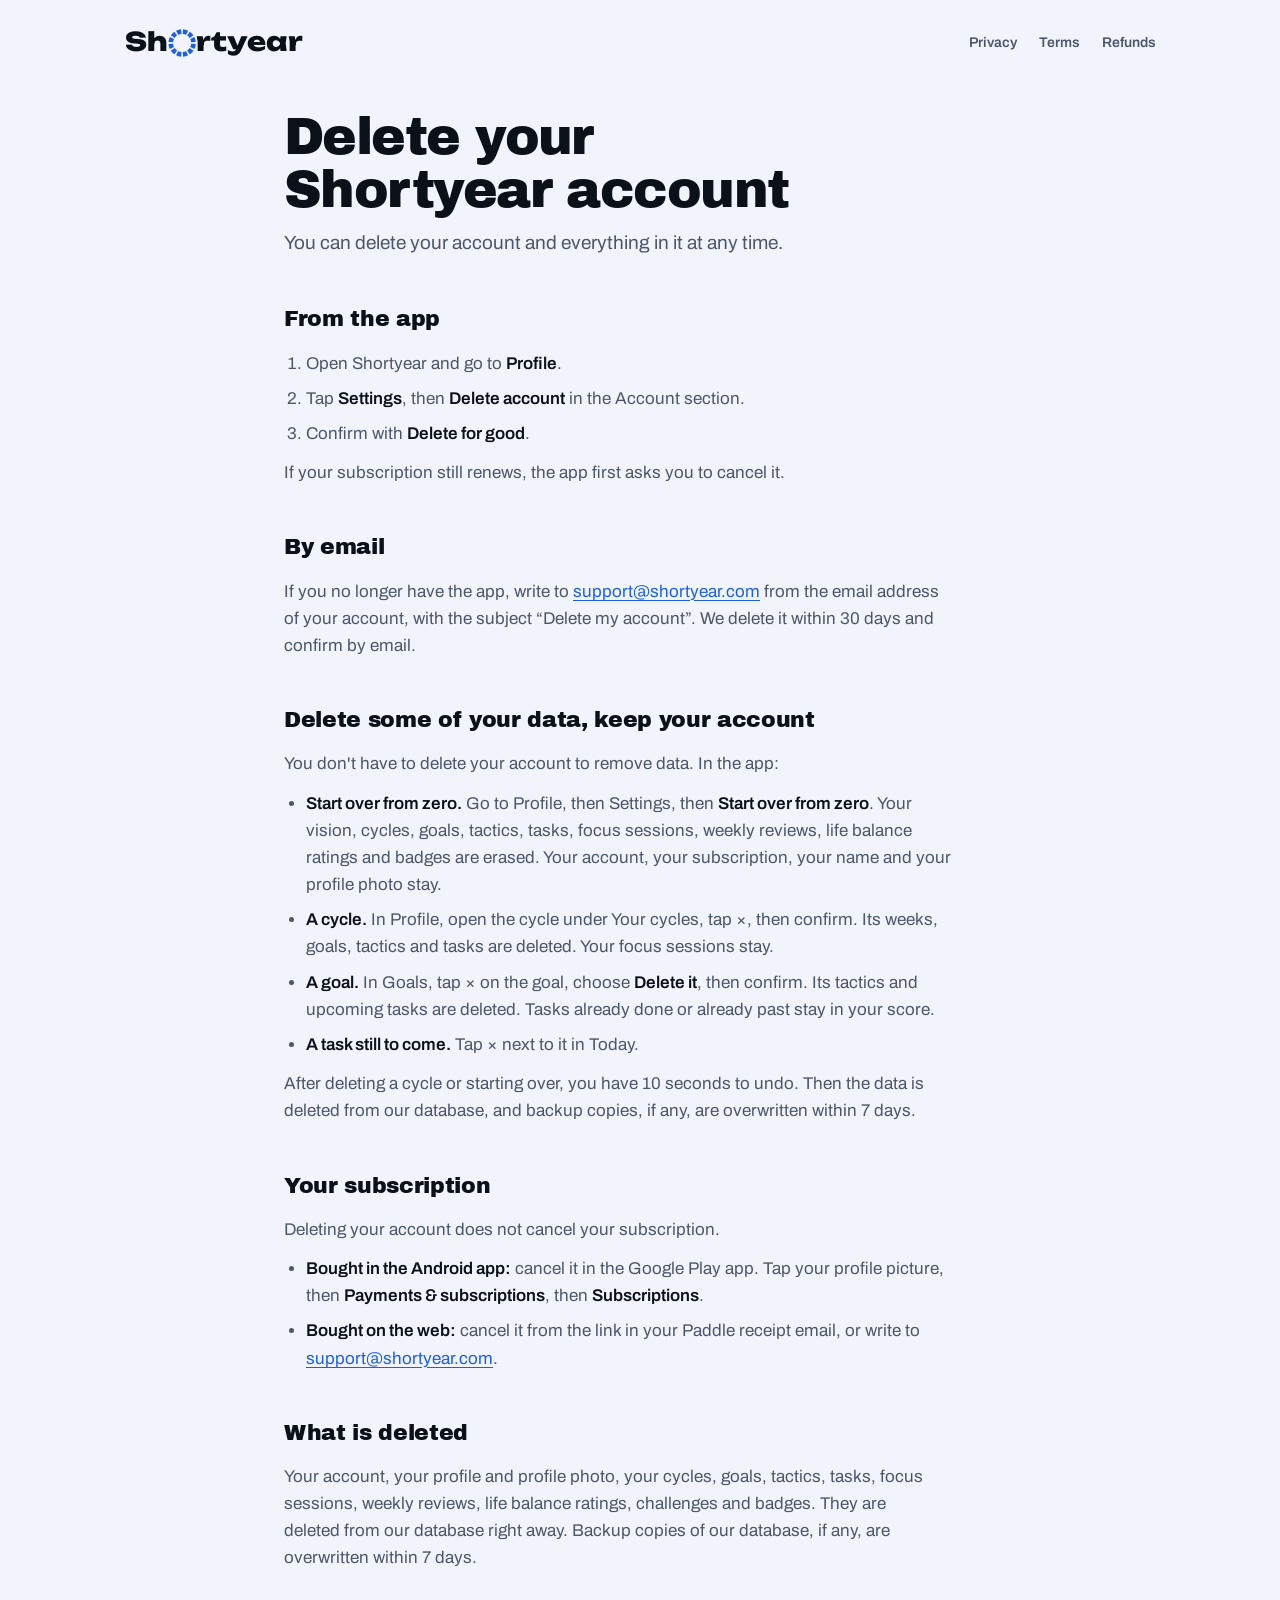
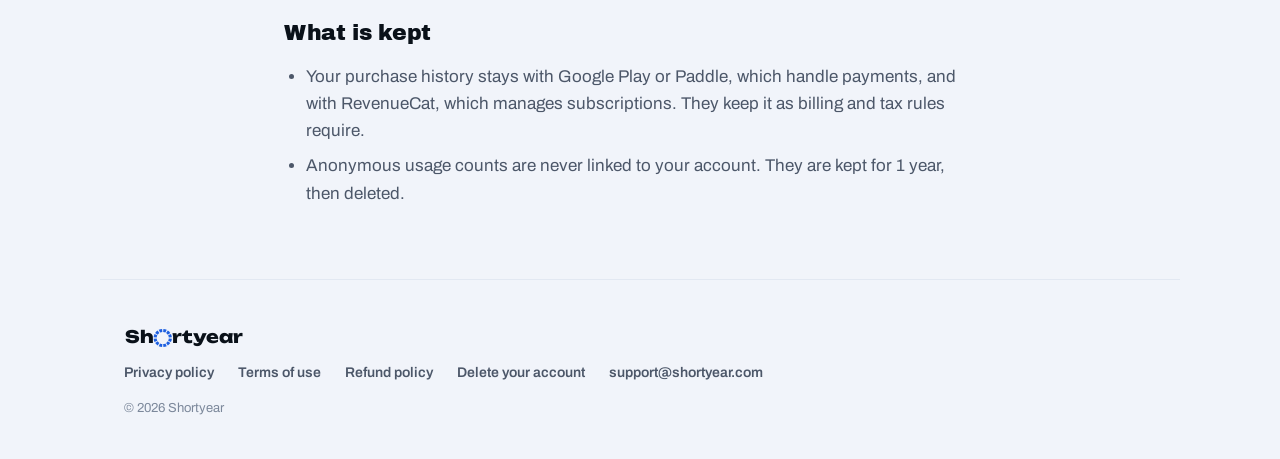
==== commit 459e44a0: "Refund policy (14 days after every payment), Paddle as Merchant of Record for web purchases in Terms" ====
--- a/delete-account.html
+++ b/delete-account.html
@@ -5,7 +5,8 @@
 <meta name="viewport" content="width=device-width, initial-scale=1">
 <title>Delete your account · Shortyear</title>
 <meta name="description" content="How to delete your Shortyear account and the data in it.">
-<link rel="icon" href="favicon.png?v=aa4de72d">
+<link rel="canonical" href="https://shortyear.com/delete-account.html">
+<link rel="icon" href="favicon.png?v=f98cb713">
 <link rel="stylesheet" href="fonts/legal.css?v=6472a614">
 <link rel="stylesheet" href="site.css">
 </head>
@@ -19,6 +20,7 @@
   <nav class="top-nav" aria-label="Site">
     <a href="privacy.html">Privacy</a>
     <a href="terms.html">Terms</a>
+    <a href="refund.html">Refunds</a>
   </nav>
 </header>
 <main class="legal">
@@ -31,7 +33,7 @@
     <li>Tap <strong>Settings</strong>, then <strong>Delete account</strong> in the Account section.</li>
     <li>Confirm with <strong>Delete for good</strong>.</li>
   </ol>
-  <p>If your subscription still renews, the app first asks you to cancel it in Google Play.</p>
+  <p>If your subscription still renews, the app first asks you to cancel it.</p>
 
   <h2>By email</h2>
   <p>If you no longer have the app, write to <a href="mailto:support@shortyear.com?subject=Delete%20my%20account">support@shortyear.com</a> from the email address of your account, with the subject “Delete my account”. We delete it within 30 days and confirm by email.</p>
@@ -47,14 +49,18 @@
   <p>After deleting a cycle or starting over, you have 10 seconds to undo. Then the data is deleted from our database, and backup copies, if any, are overwritten within 7 days.</p>
 
   <h2>Your subscription</h2>
-  <p>Deleting your account does not cancel a Google Play subscription. Cancel it in the Google Play app: tap your profile picture, then <strong>Payments &amp; subscriptions</strong>, then <strong>Subscriptions</strong>.</p>
+  <p>Deleting your account does not cancel your subscription.</p>
+  <ul>
+    <li><strong>Bought in the Android app:</strong> cancel it in the Google Play app. Tap your profile picture, then <strong>Payments &amp; subscriptions</strong>, then <strong>Subscriptions</strong>.</li>
+    <li><strong>Bought on the web:</strong> cancel it from the link in your Paddle receipt email, or write to <a href="mailto:support@shortyear.com">support@shortyear.com</a>.</li>
+  </ul>
 
   <h2>What is deleted</h2>
   <p>Your account, your profile and profile photo, your cycles, goals, tactics, tasks, focus sessions, weekly reviews, life balance ratings, challenges and badges. They are deleted from our database right away. Backup copies of our database, if any, are overwritten within 7 days.</p>
 
   <h2>What is kept</h2>
   <ul>
-    <li>Your purchase history stays with Google Play, which handles payments, and with RevenueCat, which manages subscriptions. They keep it as billing and tax rules require.</li>
+    <li>Your purchase history stays with Google Play or Paddle, which handle payments, and with RevenueCat, which manages subscriptions. They keep it as billing and tax rules require.</li>
     <li>Anonymous usage counts are never linked to your account. They are kept for 1 year, then deleted.</li>
   </ul>
 </main>
@@ -67,6 +73,7 @@
   <nav class="foot-nav" aria-label="Legal">
     <a href="privacy.html">Privacy policy</a>
     <a href="terms.html">Terms of use</a>
+    <a href="refund.html">Refund policy</a>
     <a href="delete-account.html">Delete your account</a>
     <a href="mailto:support@shortyear.com">support@shortyear.com</a>
   </nav>
